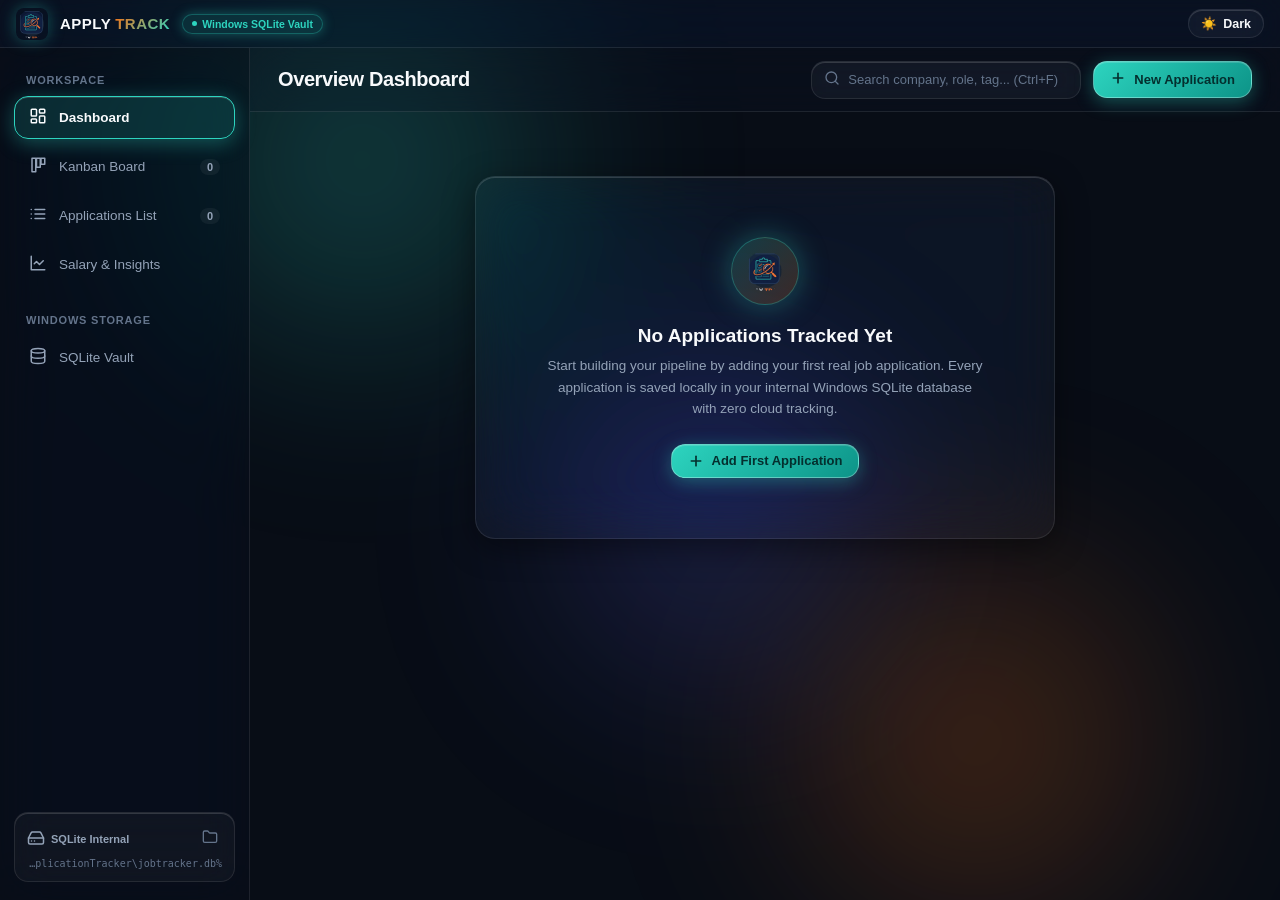
==== src/renderer/index.html @ 47511b95 "feat: initial commit for APPLY TRACK - Glassmorphic Windows Job Applications Tracker (C++, SQLite, H" ====
<!DOCTYPE html>
<html lang="en" data-theme="dark">
<head>
  <meta charset="UTF-8">
  <meta name="viewport" content="width=device-width, initial-scale=1.0">
  <title>APPLY TRACK - Glassmorphic Windows Job Tracker</title>
  <link rel="icon" type="image/png" href="app_icon.png">
  <link rel="stylesheet" href="styles.css">
</head>
<body>
  <!-- Ambient Glow Canvas for Glassmorphism Light Refraction -->
  <div class="ambient-glow-wrapper">
    <div class="ambient-orb ambient-orb-1"></div>
    <div class="ambient-orb ambient-orb-2"></div>
    <div class="ambient-orb ambient-orb-3"></div>
  </div>

  <!-- Glassmorphic Header / Titlebar -->
  <header class="glass-titlebar">
    <div class="titlebar-brand">
      <img src="app_icon.png" class="brand-logo-img" alt="ApplyTrack Logo">
      <div class="brand-name">
        <span class="brand-name-apply">APPLY</span>
        <span class="brand-name-track">TRACK</span>
      </div>
      <div class="brand-vault-badge" title="Data stored in local Windows internal SQLite database">
        <span class="pulse-point"></span>
        <span>Windows SQLite Vault</span>
      </div>
    </div>
    
    <div class="titlebar-controls">
      <!-- Light / Dark Mode Toggle Button -->
      <button class="theme-toggle-btn" id="theme-toggle-btn" title="Toggle Light / Dark Mode">
        <span id="theme-toggle-icon">☀️</span>
        <span id="theme-toggle-label">Dark</span>
      </button>
    </div>
  </header>

  <!-- Workspace Container -->
  <div class="app-workspace">
    <!-- Frosted Glass Sidebar -->
    <aside class="glass-sidebar">
      <div class="sidebar-nav-group">
        <div class="nav-header-label">Workspace</div>
        <div class="glass-nav-item active" data-view="dashboard" id="nav-dashboard">
          <span id="icon-nav-dash"></span>
          <span>Dashboard</span>
        </div>
        <div class="glass-nav-item" data-view="board" id="nav-board">
          <span id="icon-nav-board"></span>
          <span>Kanban Board</span>
          <span class="nav-count-pill" id="badge-board-count">0</span>
        </div>
        <div class="glass-nav-item" data-view="list" id="nav-list">
          <span id="icon-nav-list"></span>
          <span>Applications List</span>
          <span class="nav-count-pill" id="badge-list-count">0</span>
        </div>
        <div class="glass-nav-item" data-view="analytics" id="nav-analytics">
          <span id="icon-nav-analytics"></span>
          <span>Salary & Insights</span>
        </div>
        <div class="nav-header-label" style="margin-top: 14px;">Windows Storage</div>
        <div class="glass-nav-item" data-view="storage" id="nav-storage">
          <span id="icon-nav-storage"></span>
          <span>SQLite Vault</span>
        </div>
      </div>

      <!-- Sidebar Bottom: Windows SQLite Storage Box -->
      <div class="sidebar-storage-box">
        <div class="storage-box-head">
          <span class="storage-box-label">
            <span id="icon-storage-disk"></span> SQLite Internal
          </span>
          <button class="glass-mini-btn" id="btn-quick-explorer" title="Open in Windows File Explorer">
            <span id="icon-quick-folder"></span>
          </button>
        </div>
        <div class="storage-path-display" id="sidebar-db-path">%APPDATA%\JobApplicationTracker\jobtracker.db</div>
      </div>
    </aside>

    <!-- Main Canvas -->
    <main class="main-canvas">
      <!-- Glass Action Bar -->
      <div class="glass-action-bar">
        <h1 class="view-headline" id="page-headline">Overview Dashboard</h1>
        <div class="action-bar-tools">
          <div class="glass-search-wrap">
            <span id="icon-search-bar" style="color: var(--text-muted);"></span>
            <input type="text" class="glass-search-input" id="global-search-input" placeholder="Search company, role, tag... (Ctrl+F)">
          </div>
          <button class="glass-btn glass-btn-primary" id="btn-add-application">
            <span id="icon-plus-btn"></span>
            <span>New Application</span>
          </button>
        </div>
      </div>

      <!-- VIEW 1: Dashboard -->
      <section class="glass-view-body active" id="view-dashboard">
        <!-- Rendered dynamically (Empty state or Glass KPIs) -->
        <div id="dashboard-content-area"></div>
      </section>

      <!-- VIEW 2: Kanban Pipeline -->
      <section class="glass-view-body" id="view-board">
        <div id="board-content-area" style="height: 100%;">
          <div class="glass-board-scroller" id="kanban-columns-container">
            <!-- Dynamically populated via JS -->
          </div>
        </div>
      </section>

      <!-- VIEW 3: Applications List -->
      <section class="glass-view-body" id="view-list">
        <div style="display: flex; justify-content: space-between; align-items: center; margin-bottom: 18px; flex-wrap: wrap; gap: 12px;">
          <!-- Filter Dropdowns -->
          <div style="display: flex; gap: 10px; align-items: center; flex-wrap: wrap;">
            <select class="form-ctrl-glass" id="filter-status-select" title="Filter by Application Stage">
              <option value="ALL">All Stages</option>
              <option value="Wishlist">Wishlist</option>
              <option value="Applied">Applied</option>
              <option value="Screening">Screening / HR</option>
              <option value="Technical Interview">Technical Interview</option>
              <option value="Final Round">Final Round</option>
              <option value="Offer">Offer Received</option>
              <option value="Rejected">Rejected</option>
            </select>

            <select class="form-ctrl-glass" id="filter-workmode-select" title="Filter by Workplace Mode">
              <option value="ALL">All Workplace Modes</option>
              <option value="Remote">Remote</option>
              <option value="Hybrid">Hybrid</option>
              <option value="On-site">On-site</option>
            </select>
          </div>

          <!-- Sort Dropdown & CSV Export -->
          <div style="display: flex; gap: 10px; align-items: center;">
            <select class="form-ctrl-glass" id="sort-select" title="Sort Applications">
              <option value="date-newest">Applied: Newest First</option>
              <option value="date-oldest">Applied: Oldest First</option>
              <option value="company-az">Company: A - Z</option>
              <option value="salary-high">Salary: High - Low</option>
              <option value="interview-soonest">Next Interview: Soonest</option>
            </select>
            <button class="glass-btn glass-btn-secondary" id="btn-export-csv-table">
              <span id="icon-download-csv"></span> Export CSV
            </button>
          </div>
        </div>

        <div class="glass-table-wrap">
          <table class="glass-table">
            <thead>
              <tr>
                <th>Company & Role</th>
                <th>Stage</th>
                <th>Salary Target</th>
                <th>Work Mode</th>
                <th>Date Applied</th>
                <th>Next Event</th>
                <th style="text-align: right;">Actions</th>
              </tr>
            </thead>
            <tbody id="table-body-rows">
              <!-- Dynamically populated via JS -->
            </tbody>
          </table>
        </div>
      </section>

      <!-- VIEW 4: Analytics -->
      <section class="glass-view-body" id="view-analytics">
        <div id="analytics-content-area"></div>
      </section>

      <!-- VIEW 5: SQLite Internal Storage Management -->
      <section class="glass-view-body" id="view-storage">
        <div class="glass-metric-card" style="margin-bottom: 24px; padding: 26px;">
          <div style="display: flex; justify-content: space-between; align-items: center; margin-bottom: 16px; flex-wrap: wrap; gap: 12px;">
            <div>
              <h2 style="font-size: 18px; font-weight: 700; color: var(--text-main);">Windows Internal SQLite Storage</h2>
              <p style="font-size: 13px; color: var(--text-dim); margin-top: 4px;">
                Direct SQLite 3 database (`jobtracker.db`) located in your local Windows Roaming profile.
              </p>
            </div>
            <button class="glass-btn glass-btn-primary" id="btn-open-explorer-storage">
              <span id="icon-folder-storage-btn"></span> Open in Windows Explorer
            </button>
          </div>

          <div style="background: var(--glass-input-bg); border: 1px solid var(--glass-border); padding: 12px 16px; border-radius: var(--radius-md); font-family: var(--font-mono); font-size: 12px; color: var(--brand-teal); word-break: break-all;" id="storage-full-path">
            %APPDATA%\JobApplicationTracker\jobtracker.db
          </div>
        </div>

        <div class="glass-metrics-grid">
          <div class="glass-metric-card">
            <div class="metric-card-header">
              <span class="metric-card-label">Database Engine</span>
            </div>
            <div class="metric-card-val" style="font-size: 20px; color: var(--brand-teal);">SQLite 3.53</div>
            <span class="metric-card-sub">Normal SQL with prepared statements</span>
          </div>

          <div class="glass-metric-card">
            <div class="metric-card-header">
              <span class="metric-card-label">Database File Size</span>
            </div>
            <div class="metric-card-val" style="font-size: 22px;" id="storage-db-size">0 KB</div>
            <span class="metric-card-sub">Local disk usage in AppData</span>
          </div>

          <div class="glass-metric-card">
            <div class="metric-card-header">
              <span class="metric-card-label">Total Real Records</span>
            </div>
            <div class="metric-card-val" style="font-size: 22px; color: #10b981;" id="storage-total-records">0</div>
            <span class="metric-card-sub">Zero fake / synthetic records</span>
          </div>
        </div>

        <div class="glass-metric-card" style="margin-top: 18px;">
          <div class="metric-card-header">
            <span class="metric-card-label" style="font-size: 14px; font-weight: 700; color: var(--text-main);">Data Operations & Maintenance</span>
          </div>
          <div style="display: flex; gap: 12px; flex-wrap: wrap; margin-top: 10px;">
            <button class="glass-btn glass-btn-secondary" id="btn-export-csv-action">Export to CSV</button>
            <button class="glass-btn glass-btn-danger" id="btn-clear-db-action">Reset Database (Wipe All Records)</button>
          </div>
        </div>
      </section>
    </main>
  </div>

  <!-- APPLICATION ENTRY / EDIT MODAL -->
  <div class="glass-modal-backdrop" id="app-modal">
    <div class="glass-modal-panel">
      <div class="modal-header-glass">
        <h3 class="modal-title-glass" id="modal-title-text">Add Job Application</h3>
        <button class="glass-mini-btn" id="btn-close-modal" style="width: 28px; height: 28px;">
          <svg width="12" height="12" viewBox="0 0 12 12" stroke="currentColor"><line x1="0" y1="0" x2="12" y2="12"/><line x1="12" y1="0" x2="0" y2="12"/></svg>
        </button>
      </div>

      <div class="modal-body-glass">
        <input type="hidden" id="form-id">

        <!-- Company & Role -->
        <div class="form-row-2">
          <div class="form-group-glass">
            <label class="form-label-glass">Company Name *</label>
            <input type="text" class="form-ctrl-glass" id="form-company" placeholder="e.g. OpenAI, Stripe, Amazon, Startup..." required>
          </div>
          <div class="form-group-glass">
            <label class="form-label-glass">Role / Job Title *</label>
            <input type="text" class="form-ctrl-glass" id="form-role" placeholder="e.g. Senior Software Engineer" required>
          </div>
        </div>

        <!-- Stage, Work Mode, Job Type Dropdowns -->
        <div class="form-row-3">
          <div class="form-group-glass">
            <label class="form-label-glass">Pipeline Stage</label>
            <select class="form-ctrl-glass" id="form-status">
              <option value="Wishlist">Wishlist</option>
              <option value="Applied" selected>Applied</option>
              <option value="Screening">Screening / HR</option>
              <option value="Technical Interview">Technical Interview</option>
              <option value="Final Round">Final Round</option>
              <option value="Offer">Offer Received</option>
              <option value="Rejected">Rejected</option>
            </select>
          </div>
          <div class="form-group-glass">
            <label class="form-label-glass">Workplace Mode</label>
            <select class="form-ctrl-glass" id="form-workmode">
              <option value="Remote" selected>Remote</option>
              <option value="Hybrid">Hybrid</option>
              <option value="On-site">On-site</option>
            </select>
          </div>
          <div class="form-group-glass">
            <label class="form-label-glass">Job Type</label>
            <select class="form-ctrl-glass" id="form-jobtype">
              <option value="Full-time" selected>Full-time</option>
              <option value="Part-time">Part-time</option>
              <option value="Contract">Contract</option>
              <option value="Internship">Internship</option>
            </select>
          </div>
        </div>

        <!-- Location & URL -->
        <div class="form-row-2">
          <div class="form-group-glass">
            <label class="form-label-glass">Location</label>
            <input type="text" class="form-ctrl-glass" id="form-location" placeholder="e.g. Remote (US) or San Francisco, CA">
          </div>
          <div class="form-group-glass">
            <label class="form-label-glass">Job URL</label>
            <input type="url" class="form-ctrl-glass" id="form-joburl" placeholder="https://...">
          </div>
        </div>

        <!-- Compensation & Currency Dropdowns -->
        <div class="form-row-3">
          <div class="form-group-glass">
            <label class="form-label-glass">Salary Min</label>
            <input type="number" class="form-ctrl-glass" id="form-salary-min" placeholder="e.g. 140000">
          </div>
          <div class="form-group-glass">
            <label class="form-label-glass">Salary Max</label>
            <input type="number" class="form-ctrl-glass" id="form-salary-max" placeholder="e.g. 180000">
          </div>
          <div class="form-group-glass">
            <label class="form-label-glass">Currency & Frequency</label>
            <div style="display: flex; gap: 6px;">
              <select class="form-ctrl-glass" id="form-currency" style="width: 85px;">
                <option value="$">$ (USD)</option>
                <option value="€">€ (EUR)</option>
                <option value="£">£ (GBP)</option>
                <option value="₹">₹ (INR)</option>
                <option value="C$">C$ (CAD)</option>
                <option value="A$">A$ (AUD)</option>
                <option value="¥">¥ (JPY)</option>
                <option value="CHF">CHF</option>
              </select>
              <select class="form-ctrl-glass" id="form-salary-period" style="flex: 1;">
                <option value="Yearly" selected>/ Year</option>
                <option value="Monthly">/ Month</option>
                <option value="Hourly">/ Hour</option>
              </select>
            </div>
          </div>
        </div>

        <!-- Dates -->
        <div class="form-row-3">
          <div class="form-group-glass">
            <label class="form-label-glass">Date Applied</label>
            <input type="date" class="form-ctrl-glass" id="form-date-applied">
          </div>
          <div class="form-group-glass">
            <label class="form-label-glass">Next Interview (Date & Time)</label>
            <input type="text" class="form-ctrl-glass" id="form-next-interview" placeholder="YYYY-MM-DD HH:MM">
          </div>
          <div class="form-group-glass">
            <label class="form-label-glass">Follow-up Date</label>
            <input type="date" class="form-ctrl-glass" id="form-followup-date">
          </div>
        </div>

        <!-- Contact & Recruiter -->
        <div class="form-row-3">
          <div class="form-group-glass">
            <label class="form-label-glass">Contact / Recruiter Name</label>
            <input type="text" class="form-ctrl-glass" id="form-contact-name" placeholder="e.g. Sarah Jenkins">
          </div>
          <div class="form-group-glass">
            <label class="form-label-glass">Contact Email</label>
            <input type="email" class="form-ctrl-glass" id="form-contact-email" placeholder="sarah@company.com">
          </div>
          <div class="form-group-glass">
            <label class="form-label-glass">Phone / LinkedIn</label>
            <input type="text" class="form-ctrl-glass" id="form-contact-phone" placeholder="Phone or LinkedIn link">
          </div>
        </div>

        <!-- Tags -->
        <div class="form-group-glass">
          <label class="form-label-glass">Tags (comma-separated)</label>
          <input type="text" class="form-ctrl-glass" id="form-tags" placeholder="e.g. TypeScript, High Priority, Referral, FinTech">
        </div>

        <!-- Notes -->
        <div class="form-group-glass">
          <label class="form-label-glass">Notes & Preparation</label>
          <textarea class="form-ctrl-glass form-textarea-glass" id="form-notes" placeholder="Interview feedback, salary discussions, recruiter notes..."></textarea>
        </div>
      </div>

      <div class="modal-footer-glass">
        <button type="button" class="glass-btn glass-btn-secondary" id="btn-cancel-modal">Cancel</button>
        <button type="button" class="glass-btn glass-btn-primary" id="btn-save-modal">Save to SQLite</button>
      </div>
    </div>
  </div>

  <!-- Toast Container -->
  <div class="glass-toast-area" id="toast-shelf"></div>

  <!-- Scripts -->
  <script src="icons.js"></script>
  <script src="app.js"></script>
</body>
</html>
---- src/renderer/styles.css ----
/* ApplyTrack Glassmorphic UI Stylesheet with Dark & Light Mode */

:root {
  --font-main: -apple-system, BlinkMacSystemFont, "Segoe UI Variable Display", "Segoe UI", Roboto, Helvetica, Arial, sans-serif;
  --font-mono: "Cascadia Code", "Consolas", monospace;

  /* Brand Accents from Logo */
  --brand-teal: #2dd4bf;
  --brand-teal-glow: rgba(45, 212, 191, 0.35);
  --brand-orange: #f97316;
  --brand-orange-glow: rgba(249, 115, 22, 0.35);

  /* DARK THEME (Default) */
  --bg-dark: #080d16;
  --glass-bg: rgba(255, 255, 255, 0.035);
  --glass-bg-hover: rgba(255, 255, 255, 0.065);
  --glass-bg-active: rgba(45, 212, 191, 0.15);
  --glass-bg-elevated: rgba(255, 255, 255, 0.05);
  --glass-input-bg: rgba(255, 255, 255, 0.04);
  --dropdown-option-bg: #0f172a;

  --glass-border: rgba(255, 255, 255, 0.09);
  --glass-border-light: rgba(255, 255, 255, 0.18);
  --glass-border-focus: var(--brand-teal);

  --glass-shadow: 0 8px 32px 0 rgba(0, 0, 0, 0.45);
  --glass-shadow-lg: 0 16px 48px 0 rgba(0, 0, 0, 0.65);
  --glass-inner-specular: inset 0 1px 0 0 rgba(255, 255, 255, 0.15);

  --text-main: #f8fafc;
  --text-dim: #94a3b8;
  --text-muted: #64748b;

  --orb-1: #2dd4bf;
  --orb-2: #f97316;
  --orb-3: #6366f1;
  --orb-opacity: 0.35;

  --titlebar-bg: rgba(15, 23, 42, 0.45);
  --sidebar-bg: rgba(11, 15, 25, 0.5);
  --actionbar-bg: rgba(15, 23, 42, 0.25);
  --column-bg: rgba(15, 23, 42, 0.4);
  --modal-bg: rgba(15, 23, 42, 0.75);
  --table-header-bg: rgba(15, 23, 42, 0.5);

  --chevron-color: "%232dd4bf";

  --radius-sm: 8px;
  --radius-md: 14px;
  --radius-lg: 20px;
  --radius-full: 9999px;
}

/* LIGHT THEME (Frosted Ice Glassmorphism) */
[data-theme="light"] {
  --bg-dark: #f0f4f9;
  --glass-bg: rgba(255, 255, 255, 0.65);
  --glass-bg-hover: rgba(255, 255, 255, 0.85);
  --glass-bg-active: rgba(45, 212, 191, 0.2);
  --glass-bg-elevated: rgba(255, 255, 255, 0.8);
  --glass-input-bg: rgba(255, 255, 255, 0.85);
  --dropdown-option-bg: #ffffff;

  --glass-border: rgba(0, 0, 0, 0.08);
  --glass-border-light: rgba(0, 0, 0, 0.14);
  --glass-border-focus: #0d9488;

  --glass-shadow: 0 8px 28px 0 rgba(0, 0, 0, 0.06);
  --glass-shadow-lg: 0 16px 40px 0 rgba(0, 0, 0, 0.1);
  --glass-inner-specular: inset 0 1px 0 0 rgba(255, 255, 255, 0.9);

  --text-main: #0f172a;
  --text-dim: #334155;
  --text-muted: #64748b;

  --orb-1: #5eead4;
  --orb-2: #fdba74;
  --orb-3: #a5b4fc;
  --orb-opacity: 0.25;

  --titlebar-bg: rgba(255, 255, 255, 0.7);
  --sidebar-bg: rgba(255, 255, 255, 0.6);
  --actionbar-bg: rgba(255, 255, 255, 0.5);
  --column-bg: rgba(255, 255, 255, 0.55);
  --modal-bg: rgba(255, 255, 255, 0.9);
  --table-header-bg: rgba(241, 245, 249, 0.8);

  --chevron-color: "%230d9488";
}

* {
  box-sizing: border-box;
  margin: 0;
  padding: 0;
  user-select: none;
}

body {
  font-family: var(--font-main);
  background-color: var(--bg-dark);
  color: var(--text-main);
  height: 100vh;
  overflow: hidden;
  display: flex;
  flex-direction: column;
  position: relative;
  transition: background-color 0.3s ease, color 0.3s ease;
}

/* Ambient Glow Orbs for Glass Refraction */
.ambient-glow-wrapper {
  position: fixed;
  top: 0;
  left: 0;
  width: 100vw;
  height: 100vh;
  z-index: 0;
  pointer-events: none;
  overflow: hidden;
}

.ambient-orb {
  position: absolute;
  border-radius: 50%;
  filter: blur(100px);
  opacity: var(--orb-opacity);
  transition: all 0.5s ease;
}

.ambient-orb-1 {
  width: 520px;
  height: 520px;
  top: -100px;
  left: 8%;
  background: radial-gradient(circle, var(--orb-1) 0%, transparent 70%);
}

.ambient-orb-2 {
  width: 480px;
  height: 480px;
  bottom: -80px;
  right: 5%;
  background: radial-gradient(circle, var(--orb-2) 0%, transparent 70%);
}

.ambient-orb-3 {
  width: 420px;
  height: 420px;
  top: 35%;
  right: 28%;
  background: radial-gradient(circle, var(--orb-3) 0%, transparent 70%);
}

/* Glassmorphic Titlebar */
.glass-titlebar {
  height: 48px;
  background: var(--titlebar-bg);
  backdrop-filter: blur(20px) saturate(180%);
  -webkit-backdrop-filter: blur(20px) saturate(180%);
  border-bottom: 1px solid var(--glass-border);
  display: flex;
  align-items: center;
  justify-content: space-between;
  padding: 0 16px;
  z-index: 10;
  position: relative;
}

.titlebar-brand {
  display: flex;
  align-items: center;
  gap: 12px;
}

.brand-logo-img {
  width: 32px;
  height: 32px;
  border-radius: 8px;
  box-shadow: 0 0 16px var(--brand-teal-glow);
  object-fit: cover;
}

.brand-name {
  font-size: 15px;
  font-weight: 800;
  letter-spacing: 0.5px;
  color: var(--text-main);
  display: flex;
  align-items: center;
  gap: 4px;
}

.brand-name-apply {
  color: var(--text-main);
}

.brand-name-track {
  background: linear-gradient(135deg, var(--brand-orange), var(--brand-teal));
  -webkit-background-clip: text;
  -webkit-text-fill-color: transparent;
  font-weight: 900;
}

.brand-vault-badge {
  font-size: 10.5px;
  font-weight: 600;
  padding: 3px 9px;
  border-radius: var(--radius-full);
  background: rgba(45, 212, 191, 0.12);
  border: 1px solid rgba(45, 212, 191, 0.3);
  color: var(--brand-teal);
  display: flex;
  align-items: center;
  gap: 5px;
  box-shadow: 0 0 12px var(--brand-teal-glow);
}

.brand-vault-badge .pulse-point {
  width: 5px;
  height: 5px;
  border-radius: 50%;
  background: var(--brand-teal);
  animation: pulse-ring 2s infinite;
}

@keyframes pulse-ring {
  0%, 100% { opacity: 1; transform: scale(1); }
  50% { opacity: 0.4; transform: scale(0.85); }
}

.titlebar-controls {
  display: flex;
  align-items: center;
  gap: 8px;
}

/* Theme Toggle Button */
.theme-toggle-btn {
  background: var(--glass-bg);
  backdrop-filter: blur(12px);
  -webkit-backdrop-filter: blur(12px);
  border: 1px solid var(--glass-border);
  box-shadow: var(--glass-inner-specular);
  border-radius: var(--radius-md);
  padding: 6px 12px;
  font-size: 12.5px;
  font-weight: 600;
  color: var(--text-main);
  cursor: pointer;
  display: flex;
  align-items: center;
  gap: 6px;
  transition: all 0.2s ease;
}

.theme-toggle-btn:hover {
  background: var(--glass-bg-hover);
  border-color: var(--brand-teal);
  transform: translateY(-1px);
}

/* App Workspace */
.app-workspace {
  display: flex;
  flex: 1;
  height: calc(100vh - 48px);
  position: relative;
  z-index: 5;
  overflow: hidden;
}

/* Sidebar */
.glass-sidebar {
  width: 250px;
  background: var(--sidebar-bg);
  backdrop-filter: blur(28px) saturate(180%);
  -webkit-backdrop-filter: blur(28px) saturate(180%);
  border-right: 1px solid var(--glass-border);
  display: flex;
  flex-direction: column;
  justify-content: space-between;
  padding: 18px 14px;
  transition: background 0.3s ease;
}

.sidebar-nav-group {
  display: flex;
  flex-direction: column;
  gap: 6px;
}

.nav-header-label {
  font-size: 11px;
  text-transform: uppercase;
  letter-spacing: 0.8px;
  font-weight: 700;
  color: var(--text-muted);
  padding: 8px 12px 4px 12px;
}

.glass-nav-item {
  display: flex;
  align-items: center;
  gap: 12px;
  padding: 10px 14px;
  border-radius: var(--radius-md);
  color: var(--text-dim);
  font-size: 13.5px;
  font-weight: 500;
  cursor: pointer;
  transition: all 0.2s cubic-bezier(0.16, 1, 0.3, 1);
  border: 1px solid transparent;
  background: transparent;
}

.glass-nav-item:hover {
  background: var(--glass-bg-hover);
  color: var(--text-main);
  border-color: var(--glass-border);
}

.glass-nav-item.active {
  background: var(--glass-bg-active);
  border-color: var(--brand-teal);
  color: var(--text-main);
  font-weight: 600;
  box-shadow: 0 4px 20px var(--brand-teal-glow), var(--glass-inner-specular);
}

.nav-count-pill {
  margin-left: auto;
  font-size: 11px;
  font-weight: 700;
  background: var(--glass-bg-elevated);
  padding: 2px 7px;
  border-radius: var(--radius-full);
  color: var(--text-dim);
}

/* Sidebar Storage Card */
.sidebar-storage-box {
  background: var(--glass-bg);
  backdrop-filter: blur(16px);
  border: 1px solid var(--glass-border);
  box-shadow: var(--glass-inner-specular);
  border-radius: var(--radius-md);
  padding: 12px;
  display: flex;
  flex-direction: column;
  gap: 6px;
}

.storage-box-head {
  display: flex;
  align-items: center;
  justify-content: space-between;
}

.storage-box-label {
  font-size: 11px;
  font-weight: 600;
  color: var(--text-dim);
  display: flex;
  align-items: center;
  gap: 6px;
}

.storage-path-display {
  font-family: var(--font-mono);
  font-size: 10px;
  color: var(--text-muted);
  white-space: nowrap;
  overflow: hidden;
  text-overflow: ellipsis;
  direction: rtl;
}

/* Main Canvas */
.main-canvas {
  flex: 1;
  display: flex;
  flex-direction: column;
  overflow: hidden;
  background: transparent;
}

/* Glass Action Bar */
.glass-action-bar {
  height: 64px;
  padding: 0 28px;
  display: flex;
  align-items: center;
  justify-content: space-between;
  border-bottom: 1px solid var(--glass-border);
  background: var(--actionbar-bg);
  backdrop-filter: blur(20px);
  -webkit-backdrop-filter: blur(20px);
}

.view-headline {
  font-size: 20px;
  font-weight: 700;
  letter-spacing: -0.4px;
  color: var(--text-main);
}

.action-bar-tools {
  display: flex;
  align-items: center;
  gap: 12px;
}

.glass-search-wrap {
  display: flex;
  align-items: center;
  gap: 8px;
  background: var(--glass-input-bg);
  border: 1px solid var(--glass-border);
  box-shadow: var(--glass-inner-specular);
  backdrop-filter: blur(12px);
  border-radius: var(--radius-md);
  padding: 0 12px;
  width: 270px;
  height: 38px;
  transition: all 0.2s ease;
}

.glass-search-wrap:focus-within {
  border-color: var(--glass-border-focus);
  box-shadow: 0 0 16px var(--brand-teal-glow), var(--glass-inner-specular);
}

.glass-search-input {
  background: transparent;
  border: none;
  outline: none;
  font-size: 13px;
  color: var(--text-main);
  width: 100%;
}

.glass-search-input::placeholder {
  color: var(--text-muted);
}

/* Glass Buttons */
.glass-btn {
  display: inline-flex;
  align-items: center;
  justify-content: center;
  gap: 8px;
  padding: 8px 16px;
  font-size: 13px;
  font-weight: 600;
  border-radius: var(--radius-md);
  cursor: pointer;
  transition: all 0.2s cubic-bezier(0.16, 1, 0.3, 1);
  border: 1px solid transparent;
  text-decoration: none;
}

.glass-btn-primary {
  background: linear-gradient(135deg, var(--brand-teal), #0d9488);
  color: #042f2e;
  border: 1px solid rgba(255, 255, 255, 0.3);
  box-shadow: 0 4px 18px var(--brand-teal-glow), var(--glass-inner-specular);
  font-weight: 700;
}

.glass-btn-primary:hover {
  background: linear-gradient(135deg, #5eead4, var(--brand-teal));
  box-shadow: 0 6px 24px rgba(45, 212, 191, 0.5), inset 0 1px 0 rgba(255, 255, 255, 0.5);
  transform: translateY(-1px);
}

.glass-btn-secondary {
  background: var(--glass-bg);
  backdrop-filter: blur(16px);
  -webkit-backdrop-filter: blur(16px);
  border: 1px solid var(--glass-border);
  box-shadow: var(--glass-inner-specular);
  color: var(--text-main);
}

.glass-btn-secondary:hover {
  background: var(--glass-bg-hover);
  border-color: var(--glass-border-light);
  transform: translateY(-1px);
}

.glass-btn-danger {
  background: rgba(244, 63, 94, 0.12);
  border: 1px solid rgba(244, 63, 94, 0.3);
  color: #f43f5e;
}

.glass-btn-danger:hover {
  background: rgba(244, 63, 94, 0.22);
  border-color: rgba(244, 63, 94, 0.5);
  box-shadow: 0 0 15px rgba(244, 63, 94, 0.25);
}

.glass-mini-btn {
  background: transparent;
  border: none;
  color: var(--text-muted);
  cursor: pointer;
  padding: 4px;
  border-radius: 4px;
  display: flex;
  align-items: center;
  transition: all 0.15s ease;
}

.glass-mini-btn:hover {
  background: var(--glass-bg-hover);
  color: var(--text-main);
}

/* Glass View Container */
.glass-view-body {
  flex: 1;
  padding: 24px 28px;
  overflow-y: auto;
  display: none;
}

.glass-view-body.active {
  display: block;
}

/* Empty State Card (No Fake Data) */
.glass-empty-state {
  display: flex;
  flex-direction: column;
  align-items: center;
  justify-content: center;
  text-align: center;
  background: var(--glass-bg);
  backdrop-filter: blur(28px) saturate(180%);
  -webkit-backdrop-filter: blur(28px) saturate(180%);
  border: 1px solid var(--glass-border);
  box-shadow: var(--glass-shadow), var(--glass-inner-specular);
  border-radius: var(--radius-lg);
  padding: 60px 30px;
  margin: 40px auto;
  max-width: 580px;
}

.empty-state-icon-wrap {
  width: 68px;
  height: 68px;
  border-radius: 50%;
  background: linear-gradient(135deg, rgba(45, 212, 191, 0.2), rgba(249, 115, 22, 0.2));
  border: 1px solid rgba(45, 212, 191, 0.3);
  display: flex;
  align-items: center;
  justify-content: center;
  color: var(--brand-teal);
  margin-bottom: 20px;
  box-shadow: 0 0 30px var(--brand-teal-glow);
}

.empty-state-title {
  font-size: 19px;
  font-weight: 700;
  margin-bottom: 8px;
  color: var(--text-main);
}

.empty-state-desc {
  font-size: 13.5px;
  color: var(--text-dim);
  line-height: 1.6;
  max-width: 440px;
  margin-bottom: 24px;
}

/* Glass Metric Cards Grid */
.glass-metrics-grid {
  display: grid;
  grid-template-columns: repeat(auto-fit, minmax(210px, 1fr));
  gap: 18px;
  margin-bottom: 24px;
}

.glass-metric-card {
  background: var(--glass-bg);
  backdrop-filter: blur(24px) saturate(180%);
  -webkit-backdrop-filter: blur(24px) saturate(180%);
  border: 1px solid var(--glass-border);
  box-shadow: var(--glass-shadow), var(--glass-inner-specular);
  border-radius: var(--radius-md);
  padding: 20px;
  transition: all 0.2s cubic-bezier(0.16, 1, 0.3, 1);
  display: flex;
  flex-direction: column;
}

.glass-metric-card:hover {
  background: var(--glass-bg-hover);
  border-color: var(--glass-border-light);
  transform: translateY(-2px);
  box-shadow: var(--glass-shadow-lg), 0 0 20px var(--brand-teal-glow);
}

.metric-card-header {
  display: flex;
  align-items: center;
  justify-content: space-between;
  margin-bottom: 12px;
}

.metric-card-label {
  font-size: 12.5px;
  font-weight: 600;
  color: var(--text-dim);
}

.metric-card-val {
  font-size: 30px;
  font-weight: 800;
  letter-spacing: -0.5px;
  color: var(--text-main);
  margin-bottom: 4px;
}

.metric-card-sub {
  font-size: 11.5px;
  color: var(--text-muted);
}

/* Glass Kanban Board */
.glass-board-scroller {
  height: 100%;
  display: flex;
  gap: 18px;
  overflow-x: auto;
  padding-bottom: 16px;
}

.glass-column {
  min-width: 295px;
  width: 295px;
  background: var(--column-bg);
  backdrop-filter: blur(28px) saturate(180%);
  -webkit-backdrop-filter: blur(28px) saturate(180%);
  border: 1px solid var(--glass-border);
  box-shadow: var(--glass-shadow), var(--glass-inner-specular);
  border-radius: var(--radius-lg);
  display: flex;
  flex-direction: column;
  max-height: calc(100vh - 48px - 64px - 48px);
}

.glass-column-header {
  padding: 16px;
  display: flex;
  align-items: center;
  justify-content: space-between;
  border-bottom: 1px solid var(--glass-border);
}

.column-title-pill {
  display: flex;
  align-items: center;
  gap: 8px;
}

.column-dot {
  width: 8px;
  height: 8px;
  border-radius: 50%;
  box-shadow: 0 0 10px currentColor;
}

.column-heading {
  font-size: 13.5px;
  font-weight: 700;
  color: var(--text-main);
}

.column-badge {
  font-size: 11px;
  font-weight: 700;
  background: var(--glass-bg-elevated);
  color: var(--text-dim);
  padding: 2px 8px;
  border-radius: var(--radius-full);
}

.glass-cards-dropzone {
  flex: 1;
  padding: 14px;
  overflow-y: auto;
  display: flex;
  flex-direction: column;
  gap: 12px;
  min-height: 120px;
}

.glass-cards-dropzone.drag-active {
  background: var(--glass-bg-active);
  outline: 2px dashed var(--brand-teal);
  border-radius: var(--radius-md);
}

/* Glass Application Card */
.glass-app-card {
  background: var(--glass-bg-elevated);
  backdrop-filter: blur(20px);
  -webkit-backdrop-filter: blur(20px);
  border: 1px solid var(--glass-border);
  box-shadow: 0 4px 16px rgba(0, 0, 0, 0.1), var(--glass-inner-specular);
  border-radius: var(--radius-md);
  padding: 14px;
  cursor: grab;
  transition: all 0.2s cubic-bezier(0.16, 1, 0.3, 1);
  display: flex;
  flex-direction: column;
  gap: 10px;
}

.glass-app-card:hover {
  background: var(--glass-bg-hover);
  border-color: var(--glass-border-light);
  box-shadow: 0 8px 28px rgba(0, 0, 0, 0.15), 0 0 15px var(--brand-teal-glow);
  transform: translateY(-2px);
}

.glass-app-card.dragging {
  opacity: 0.35;
  cursor: grabbing;
}

.app-card-title-row {
  display: flex;
  align-items: flex-start;
  justify-content: space-between;
  gap: 8px;
}

.app-card-company {
  font-size: 14px;
  font-weight: 700;
  color: var(--text-main);
}

.app-card-role {
  font-size: 12.5px;
  color: var(--text-dim);
  margin-top: 1px;
}

.app-card-salary {
  font-size: 11.5px;
  font-weight: 600;
  color: #10b981;
  background: rgba(16, 185, 129, 0.12);
  border: 1px solid rgba(16, 185, 129, 0.25);
  padding: 2px 7px;
  border-radius: 4px;
  display: inline-block;
  width: fit-content;
}

.app-card-tags {
  display: flex;
  flex-wrap: wrap;
  gap: 5px;
}

.glass-pill {
  font-size: 10.5px;
  font-weight: 600;
  padding: 2px 7px;
  border-radius: 4px;
  display: inline-flex;
  align-items: center;
  gap: 4px;
  background: var(--glass-bg-elevated);
  border: 1px solid var(--glass-border);
  color: var(--text-dim);
}

.pill-teal {
  background: rgba(45, 212, 191, 0.12);
  border-color: rgba(45, 212, 191, 0.3);
  color: var(--brand-teal);
}

.pill-orange {
  background: rgba(249, 115, 22, 0.12);
  border-color: rgba(249, 115, 22, 0.3);
  color: var(--brand-orange);
}

.pill-purple {
  background: rgba(168, 85, 247, 0.12);
  border-color: rgba(168, 85, 247, 0.3);
  color: #c084fc;
}

.pill-emerald {
  background: rgba(16, 185, 129, 0.12);
  border-color: rgba(16, 185, 129, 0.3);
  color: #10b981;
}

.pill-rose {
  background: rgba(244, 63, 94, 0.12);
  border-color: rgba(244, 63, 94, 0.3);
  color: #fb7185;
}

.app-card-footer {
  display: flex;
  align-items: center;
  justify-content: space-between;
  padding-top: 8px;
  border-top: 1px solid var(--glass-border);
}

.card-foot-text {
  font-size: 11px;
  color: var(--text-muted);
}

.card-foot-tools {
  display: flex;
  gap: 4px;
}

/* Glass Table View */
.glass-table-wrap {
  background: var(--glass-bg);
  backdrop-filter: blur(28px) saturate(180%);
  -webkit-backdrop-filter: blur(28px) saturate(180%);
  border: 1px solid var(--glass-border);
  box-shadow: var(--glass-shadow), var(--glass-inner-specular);
  border-radius: var(--radius-lg);
  overflow: hidden;
}

.glass-table {
  width: 100%;
  border-collapse: collapse;
  text-align: left;
  font-size: 13px;
}

.glass-table th {
  background: var(--table-header-bg);
  padding: 14px 18px;
  color: var(--text-dim);
  font-weight: 600;
  border-bottom: 1px solid var(--glass-border);
}

.glass-table td {
  padding: 14px 18px;
  border-bottom: 1px solid var(--glass-border);
  color: var(--text-main);
}

.glass-table tr:hover td {
  background: var(--glass-bg-hover);
}

/* ======================================================== */
/* DROPDOWN SELECTORS STYLING (Flawless in Dark & Light)    */
/* ======================================================== */

.form-ctrl-glass {
  background-color: var(--glass-input-bg);
  backdrop-filter: blur(12px);
  -webkit-backdrop-filter: blur(12px);
  border: 1px solid var(--glass-border);
  box-shadow: var(--glass-inner-specular);
  border-radius: var(--radius-md);
  padding: 9px 13px;
  font-size: 13px;
  color: var(--text-main);
  outline: none;
  font-family: inherit;
  transition: all 0.2s ease;
}

/* Custom Styled Select with SVG Chevron Arrow */
select.form-ctrl-glass {
  appearance: none;
  -webkit-appearance: none;
  -moz-appearance: none;
  cursor: pointer;
  padding-right: 34px !important;
  background-image: url("data:image/svg+xml,%3Csvg xmlns='http://www.w3.org/2000/svg' width='12' height='8' viewBox='0 0 12 8'%3E%3Cpath fill='none' stroke='%232dd4bf' stroke-width='2' stroke-linecap='round' stroke-linejoin='round' d='M1 1.5l5 5 5-5'/%3E%3C/svg%3E");
  background-repeat: no-repeat;
  background-position: calc(100% - 12px) center;
  background-size: 12px 8px;
}

[data-theme="light"] select.form-ctrl-glass {
  background-image: url("data:image/svg+xml,%3Csvg xmlns='http://www.w3.org/2000/svg' width='12' height='8' viewBox='0 0 12 8'%3E%3Cpath fill='none' stroke='%230d9488' stroke-width='2' stroke-linecap='round' stroke-linejoin='round' d='M1 1.5l5 5 5-5'/%3E%3C/svg%3E");
}

/* Fix for Select Options (Ensures options are 100% visible and legible in both themes) */
select.form-ctrl-glass option {
  background-color: var(--dropdown-option-bg);
  color: var(--text-main);
  padding: 10px 14px;
  font-size: 13px;
}

select.form-ctrl-glass option:hover,
select.form-ctrl-glass option:focus,
select.form-ctrl-glass option:checked {
  background-color: var(--brand-teal);
  color: #042f2e;
}

.form-ctrl-glass:focus {
  border-color: var(--glass-border-focus);
  box-shadow: 0 0 16px var(--brand-teal-glow), var(--glass-inner-specular);
}

.form-textarea-glass {
  resize: vertical;
  min-height: 80px;
}

/* Form Layout Grid */
.form-row-2 {
  display: grid;
  grid-template-columns: 1fr 1fr;
  gap: 14px;
}

.form-row-3 {
  display: grid;
  grid-template-columns: 1fr 1fr 1fr;
  gap: 14px;
}

.form-group-glass {
  display: flex;
  flex-direction: column;
  gap: 6px;
}

.form-label-glass {
  font-size: 12.5px;
  font-weight: 600;
  color: var(--text-dim);
}

/* Glass Modal */
.glass-modal-backdrop {
  position: fixed;
  top: 0;
  left: 0;
  width: 100vw;
  height: 100vh;
  background: rgba(3, 7, 18, 0.6);
  backdrop-filter: blur(16px);
  -webkit-backdrop-filter: blur(16px);
  display: flex;
  align-items: center;
  justify-content: center;
  z-index: 1000;
  opacity: 0;
  pointer-events: none;
  transition: opacity 0.2s cubic-bezier(0.16, 1, 0.3, 1);
}

.glass-modal-backdrop.open {
  opacity: 1;
  pointer-events: auto;
}

.glass-modal-panel {
  width: 720px;
  max-width: 92vw;
  max-height: 90vh;
  background: var(--modal-bg);
  backdrop-filter: blur(36px) saturate(190%);
  -webkit-backdrop-filter: blur(36px) saturate(190%);
  border: 1px solid var(--glass-border-light);
  box-shadow: var(--glass-shadow-lg), var(--glass-inner-specular);
  border-radius: var(--radius-lg);
  display: flex;
  flex-direction: column;
  transform: scale(0.94);
  transition: transform 0.2s cubic-bezier(0.16, 1, 0.3, 1);
  overflow: hidden;
}

.glass-modal-backdrop.open .glass-modal-panel {
  transform: scale(1);
}

.modal-header-glass {
  padding: 18px 24px;
  border-bottom: 1px solid var(--glass-border);
  display: flex;
  align-items: center;
  justify-content: space-between;
}

.modal-title-glass {
  font-size: 17px;
  font-weight: 700;
  color: var(--text-main);
}

.modal-body-glass {
  padding: 24px;
  overflow-y: auto;
  display: flex;
  flex-direction: column;
  gap: 16px;
}

.modal-footer-glass {
  padding: 16px 24px;
  border-top: 1px solid var(--glass-border);
  display: flex;
  align-items: center;
  justify-content: flex-end;
  gap: 12px;
  background: var(--glass-bg);
}

/* Glass Toast Notification */
.glass-toast-area {
  position: fixed;
  bottom: 24px;
  right: 24px;
  display: flex;
  flex-direction: column;
  gap: 10px;
  z-index: 2000;
}

.glass-toast {
  background: var(--modal-bg);
  backdrop-filter: blur(28px) saturate(180%);
  -webkit-backdrop-filter: blur(28px) saturate(180%);
  border: 1px solid var(--glass-border-light);
  box-shadow: var(--glass-shadow-lg), var(--glass-inner-specular);
  border-radius: var(--radius-md);
  padding: 12px 18px;
  display: flex;
  align-items: center;
  gap: 12px;
  font-size: 13px;
  color: var(--text-main);
  animation: slide-toast 0.25s cubic-bezier(0.16, 1, 0.3, 1);
}

@keyframes slide-toast {
  from { transform: translateX(100%); opacity: 0; }
  to { transform: translateX(0); opacity: 1; }
}

/* Scrollbars */
::-webkit-scrollbar {
  width: 6px;
  height: 6px;
}

::-webkit-scrollbar-track {
  background: transparent;
}

::-webkit-scrollbar-thumb {
  background: var(--glass-border-light);
  border-radius: 4px;
}

::-webkit-scrollbar-thumb:hover {
  background: var(--text-muted);
}
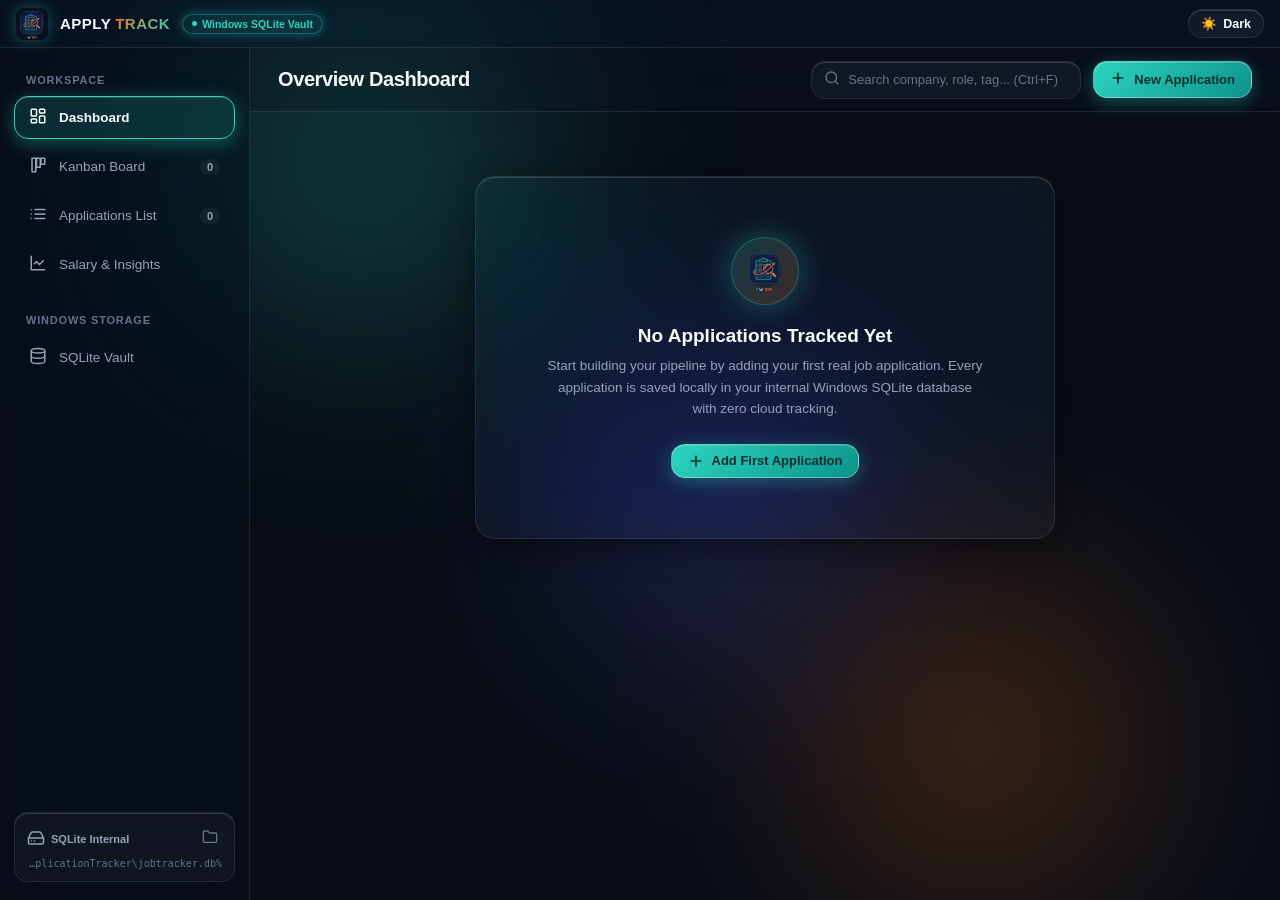
==== commit fd248bb0: "feat: allow changing and saving custom SQLite database storage folder" ====
--- a/src/renderer/index.html
+++ b/src/renderer/index.html
@@ -184,9 +184,12 @@
         <div class="glass-metric-card" style="margin-bottom: 24px; padding: 26px;">
           <div style="display: flex; justify-content: space-between; align-items: center; margin-bottom: 16px; flex-wrap: wrap; gap: 12px;">
             <div>
-              <h2 style="font-size: 18px; font-weight: 700; color: var(--text-main);">Windows Internal SQLite Storage</h2>
+              <div style="display: flex; align-items: center; gap: 8px;">
+                <h2 style="font-size: 18px; font-weight: 700; color: var(--text-main);">Windows Internal SQLite Storage</h2>
+                <span class="brand-vault-badge" id="storage-type-badge" style="font-size: 11px; padding: 2px 8px;">AppData Vault</span>
+              </div>
               <p style="font-size: 13px; color: var(--text-dim); margin-top: 4px;">
-                Direct SQLite 3 database (`jobtracker.db`) located in your local Windows Roaming profile.
+                Direct SQLite 3 database (`jobtracker.db`) with full transactional persistence.
               </p>
             </div>
             <button class="glass-btn glass-btn-primary" id="btn-open-explorer-storage">
@@ -196,6 +199,49 @@
 
           <div style="background: var(--glass-input-bg); border: 1px solid var(--glass-border); padding: 12px 16px; border-radius: var(--radius-md); font-family: var(--font-mono); font-size: 12px; color: var(--brand-teal); word-break: break-all;" id="storage-full-path">
             %APPDATA%\JobApplicationTracker\jobtracker.db
+          </div>
+        </div>
+
+        <!-- Custom Database Storage Location Manager -->
+        <div class="glass-metric-card" style="margin-bottom: 24px; padding: 26px;">
+          <div style="display: flex; justify-content: space-between; align-items: flex-start; margin-bottom: 12px; flex-wrap: wrap; gap: 10px;">
+            <div>
+              <h2 style="font-size: 17px; font-weight: 700; color: var(--text-main); display: flex; align-items: center; gap: 8px;">
+                <span id="icon-custom-storage-folder"></span> Custom Database Storage Location
+              </h2>
+              <p style="font-size: 13px; color: var(--text-dim); margin-top: 4px;">
+                Change your database folder to any internal or external drive, OneDrive, Dropbox, or custom folder. The new path is saved and persists across app restarts.
+              </p>
+            </div>
+          </div>
+
+          <div style="margin-top: 16px;">
+            <label class="form-label-glass" style="margin-bottom: 8px; display: block; font-weight: 600;">
+              Database Folder Path:
+            </label>
+            <div style="display: flex; gap: 10px; flex-wrap: wrap;">
+              <input type="text" class="form-ctrl-glass" id="input-custom-db-dir" placeholder="e.g. D:\JobTrackerData or C:\MyVault" style="flex: 1; min-width: 280px; font-family: var(--font-mono); font-size: 13px;">
+              <button class="glass-btn glass-btn-secondary" id="btn-browse-db-folder" type="button" title="Select folder using Windows Folder Browser">
+                <span id="icon-browse-folder"></span> Browse...
+              </button>
+              <button class="glass-btn glass-btn-primary" id="btn-save-db-location" type="button" title="Save new database location">
+                <span id="icon-save-location"></span> Save Location
+              </button>
+            </div>
+
+            <div style="display: flex; justify-content: space-between; align-items: center; margin-top: 14px; flex-wrap: wrap; gap: 10px;">
+              <label style="display: flex; align-items: center; gap: 8px; font-size: 13px; color: var(--text-main); cursor: pointer;">
+                <input type="checkbox" id="chk-move-existing-db" checked style="accent-color: var(--brand-teal); width: 16px; height: 16px; cursor: pointer;">
+                <span>Copy existing database and applications to the new location</span>
+              </label>
+
+              <button class="glass-mini-btn" id="btn-reset-db-default" type="button" style="padding: 6px 12px; height: auto; font-size: 12px; color: var(--text-muted);" title="Revert to standard Windows AppData folder">
+                Reset to Default (%APPDATA%)
+              </button>
+            </div>
+
+            <!-- Feedback Alert Banner -->
+            <div id="storage-feedback-alert" style="display: none; margin-top: 14px; padding: 12px 16px; border-radius: var(--radius-md); font-size: 13px; line-height: 1.5;"></div>
           </div>
         </div>
 
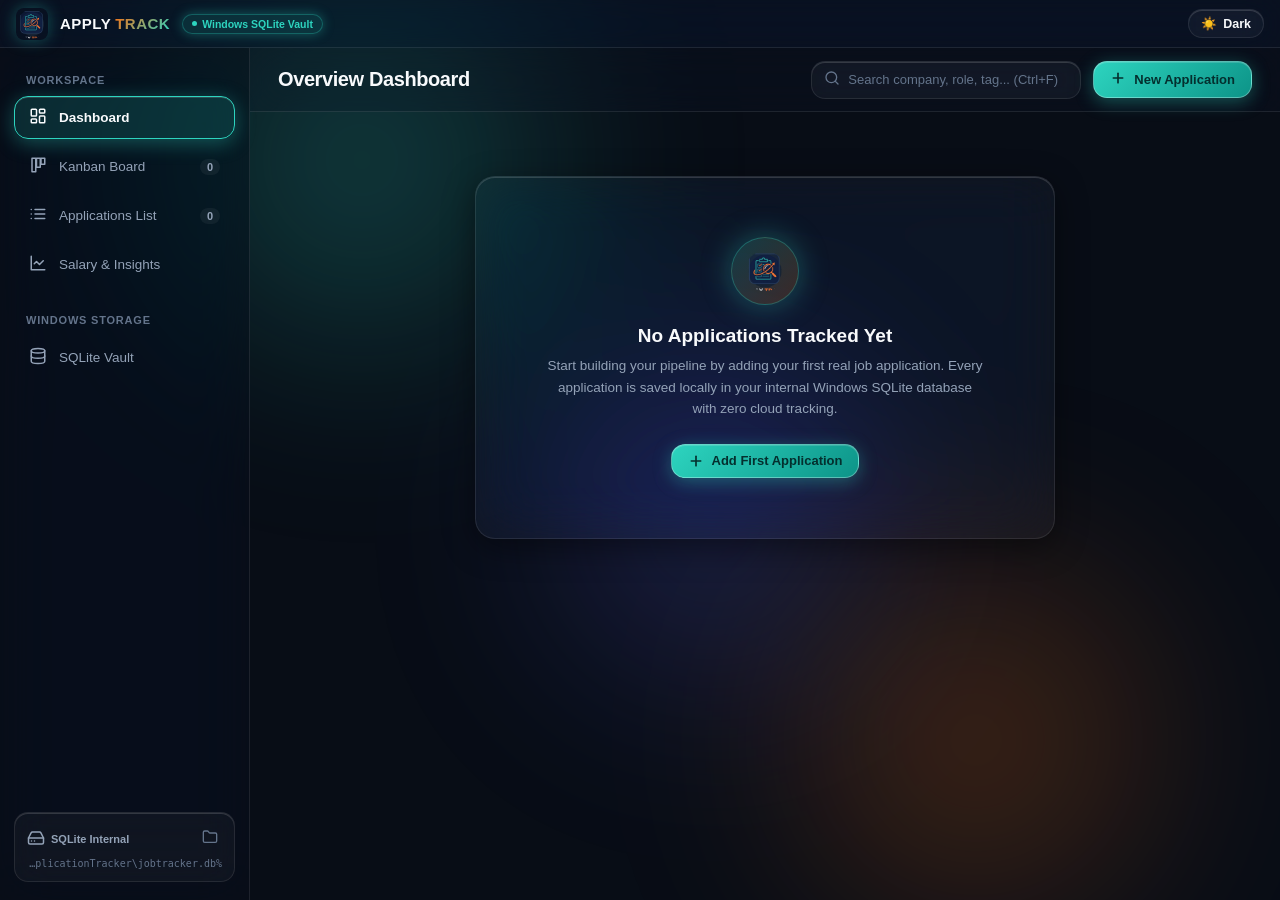
==== commit 83bc28fe: "feat: add native Android application with auto home-screen shortcut and offline SQLite" ====
--- a/src/renderer/index.html
+++ b/src/renderer/index.html
@@ -2,9 +2,14 @@
 <html lang="en" data-theme="dark">
 <head>
   <meta charset="UTF-8">
-  <meta name="viewport" content="width=device-width, initial-scale=1.0">
-  <title>APPLY TRACK - Glassmorphic Windows Job Tracker</title>
+  <meta name="viewport" content="width=device-width, initial-scale=1.0, maximum-scale=1.0, user-scalable=no">
+  <title>APPLY TRACK - Glassmorphic Job Tracker</title>
   <link rel="icon" type="image/png" href="app_icon.png">
+  <link rel="manifest" href="manifest.json">
+  <meta name="theme-color" content="#0a0f1d">
+  <meta name="mobile-web-app-capable" content="yes">
+  <meta name="apple-mobile-web-app-capable" content="yes">
+  <meta name="apple-mobile-web-app-status-bar-style" content="black-translucent">
   <link rel="stylesheet" href="styles.css">
 </head>
 <body>
@@ -30,6 +35,12 @@
     </div>
     
     <div class="titlebar-controls">
+      <!-- Add to Home Screen Button (Mobile / Android) -->
+      <button class="theme-toggle-btn" id="btn-add-to-homescreen" title="Add APPLY TRACK to Home Screen" style="display: none; background: rgba(45, 212, 191, 0.15); border-color: rgba(45, 212, 191, 0.4); color: var(--brand-teal);">
+        <span>📲</span>
+        <span>Add to Home</span>
+      </button>
+
       <!-- Light / Dark Mode Toggle Button -->
       <button class="theme-toggle-btn" id="theme-toggle-btn" title="Toggle Light / Dark Mode">
         <span id="theme-toggle-icon">☀️</span>
